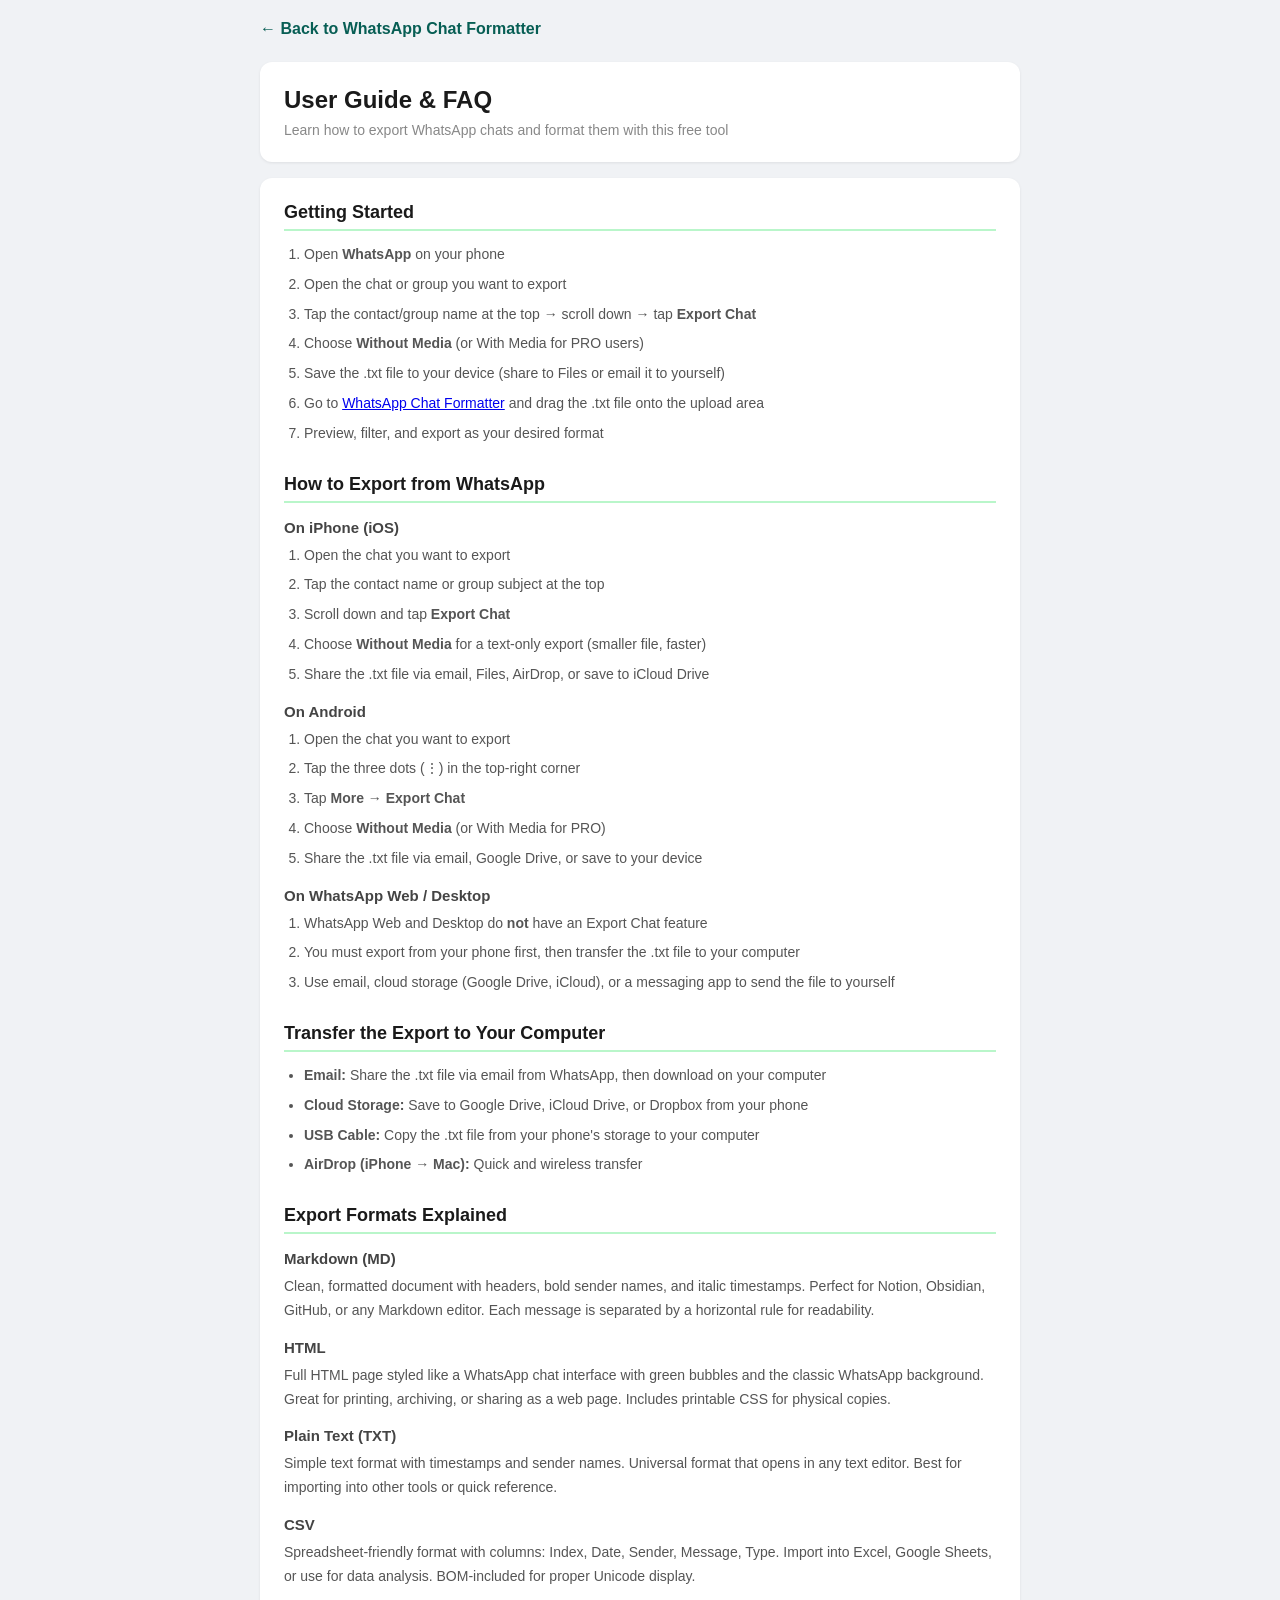
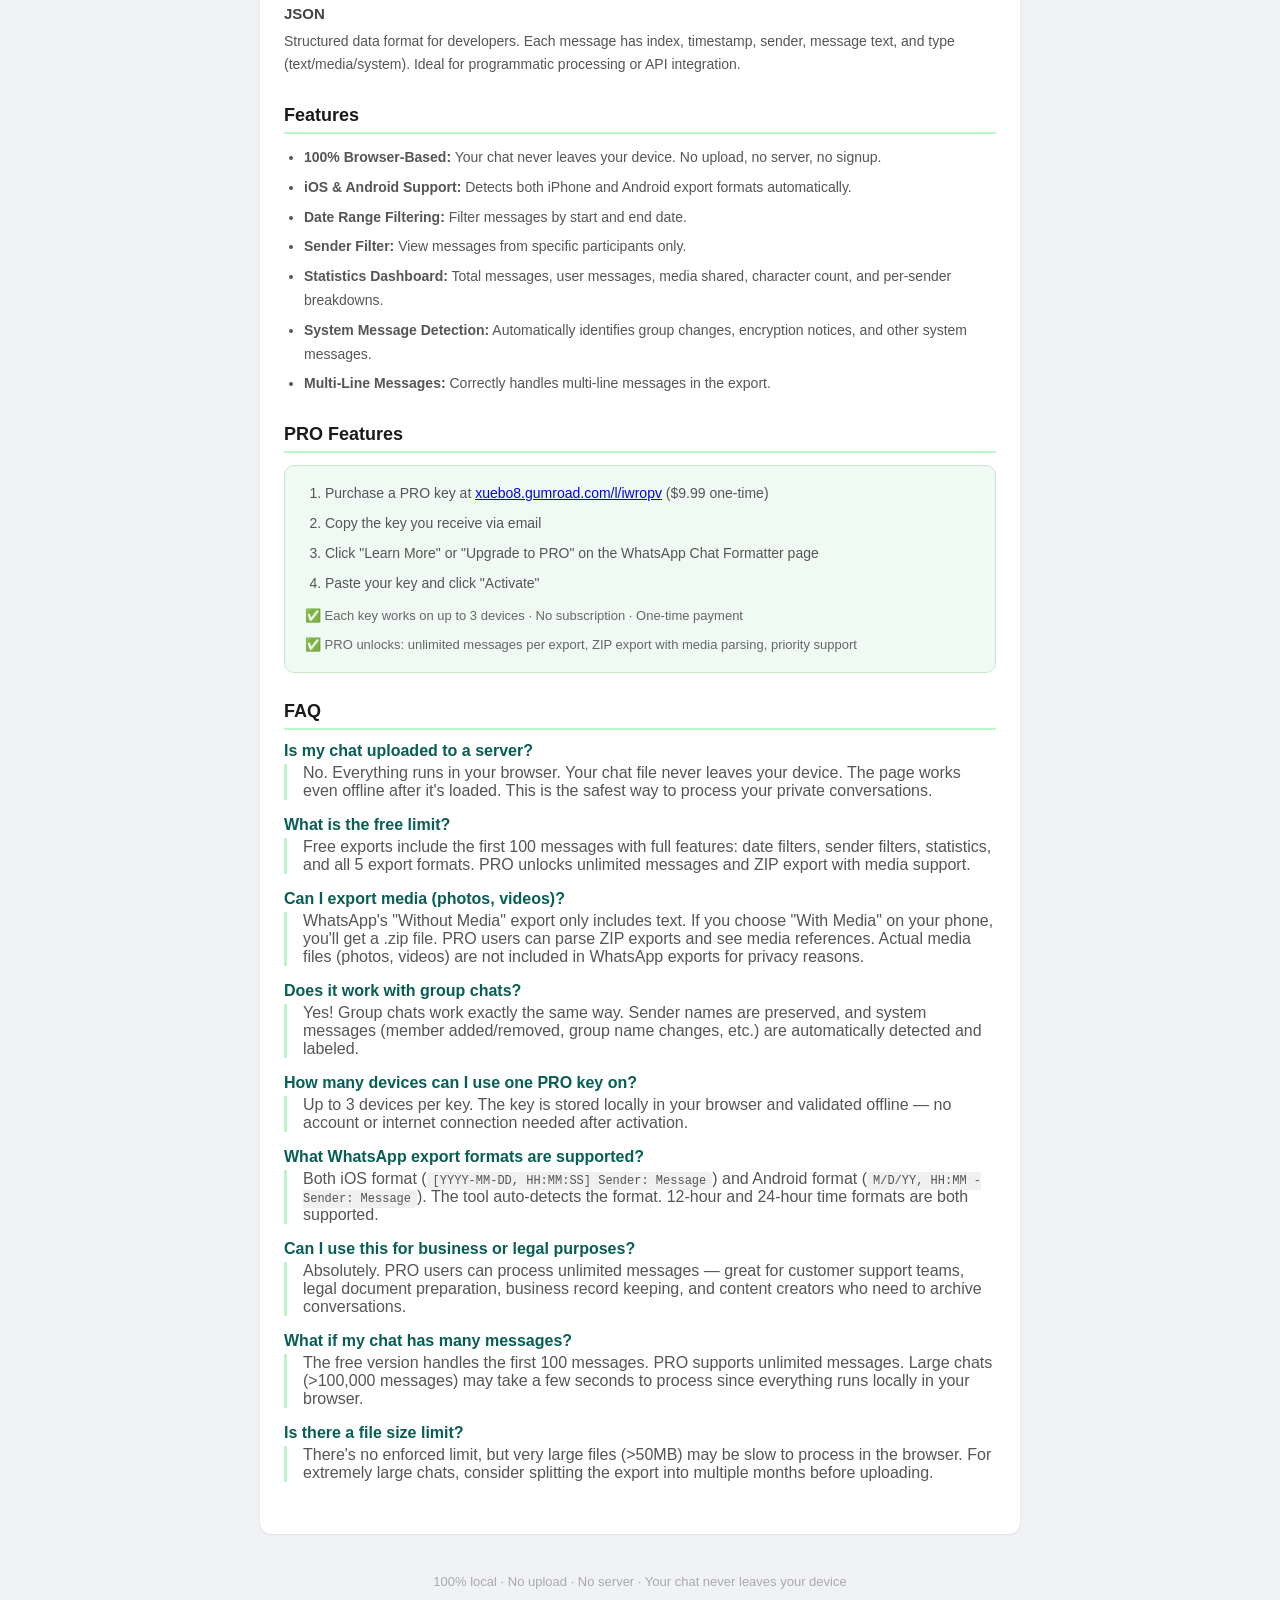
==== guide.html @ ad8d50d2 "Initial commit: WhatsApp Chat Formatter v1.0" ====
<!DOCTYPE html>
<html lang="en">
<head><meta charset="UTF-8"><meta http-equiv="refresh" content="0;url=web/guide.html"><title>Redirecting...</title></head>
<body><p>Redirecting to <a href="web/guide.html">User Guide & FAQ</a>...</p></body>
</html>
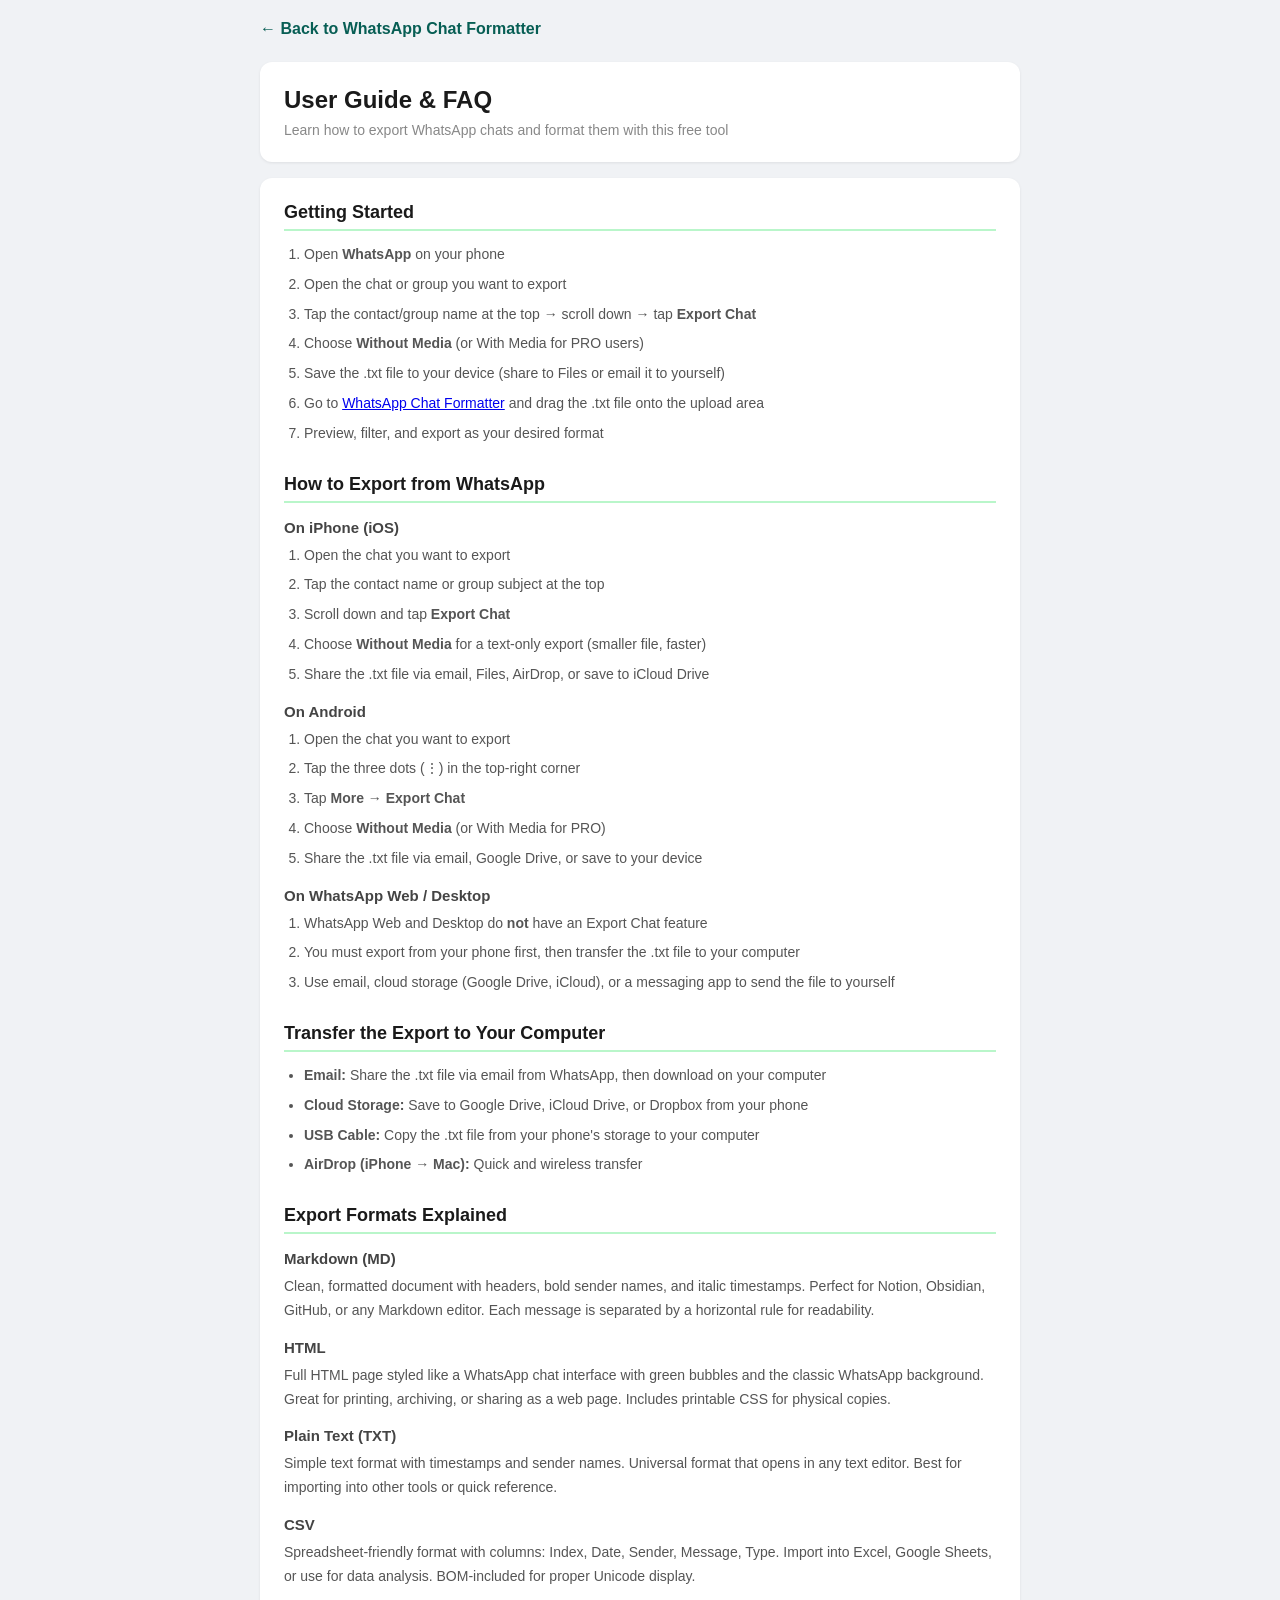
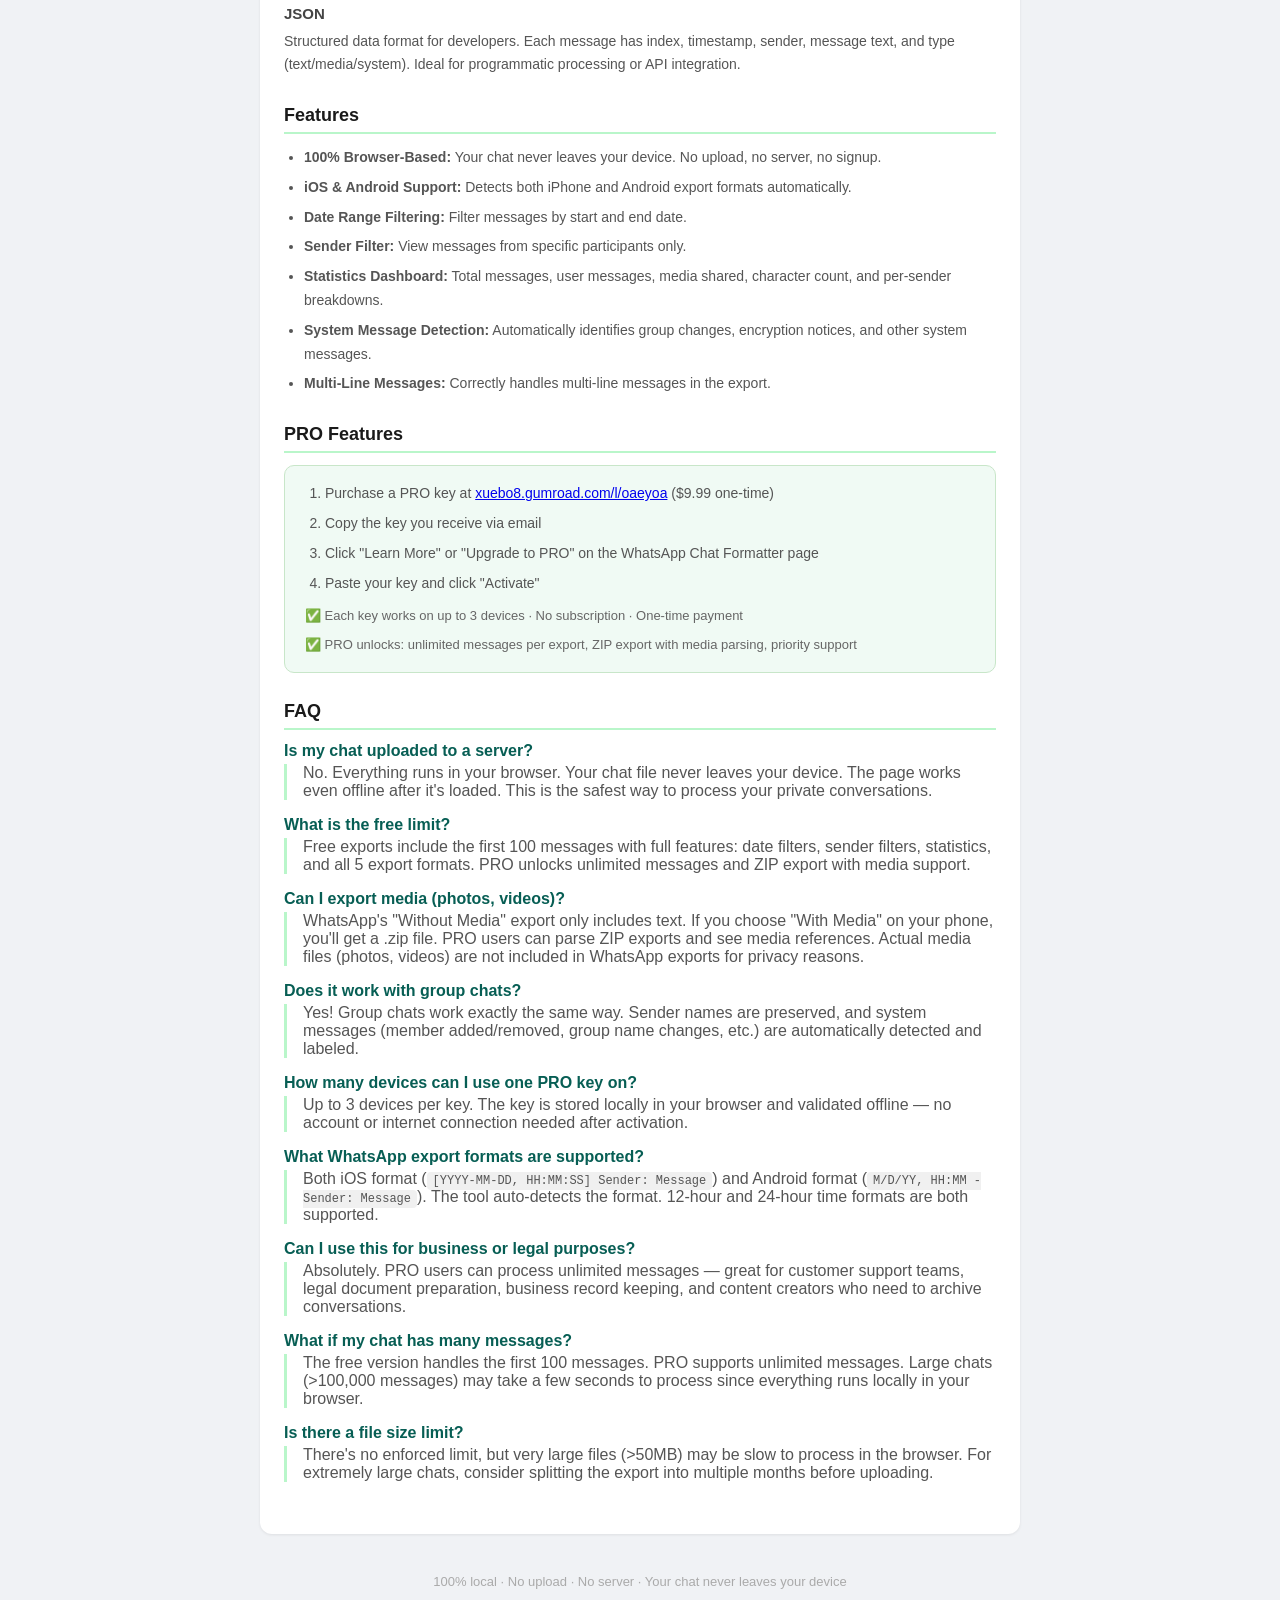
==== commit b959309b: "Update Gumroad product ID and links for WhatsApp PRO" ====
--- a/guide.html
+++ b/guide.html
@@ -1,5 +1,198 @@
 <!DOCTYPE html>
 <html lang="en">
-<head><meta charset="UTF-8"><meta http-equiv="refresh" content="0;url=web/guide.html"><title>Redirecting...</title></head>
-<body><p>Redirecting to <a href="web/guide.html">User Guide & FAQ</a>...</p></body>
+<head>
+<meta charset="UTF-8">
+<meta name="viewport" content="width=device-width, initial-scale=1.0">
+<title>User Guide & FAQ - WhatsApp Chat Formatter</title>
+<meta name="description" content="Learn how to export and format WhatsApp chats to Markdown, HTML, TXT, CSV, or JSON. Step-by-step guide with FAQ. Free browser-based tool, no upload needed.">
+<meta name="keywords" content="WhatsApp chat export guide, WhatsApp to Markdown tutorial, format WhatsApp chat, WhatsApp backup guide, export chat to HTML, WhatsApp to CSV, WhatsApp chat formatter help">
+<meta property="og:title" content="User Guide & FAQ - WhatsApp Chat Formatter">
+<meta property="og:description" content="Export WhatsApp chats to Markdown, HTML, TXT, CSV, JSON. Step-by-step guide and FAQ.">
+<meta property="og:image" content="https://xueboyang1985.github.io/whatsapp-chat-formatter/og-image.png">
+<meta property="og:type" content="website">
+<meta property="og:url" content="https://xueboyang1985.github.io/whatsapp-chat-formatter/guide.html">
+<meta name="twitter:card" content="summary_large_image">
+<meta name="twitter:title" content="User Guide & FAQ - WhatsApp Chat Formatter">
+<meta name="twitter:description" content="Export WhatsApp chats to Markdown, HTML, TXT, CSV, JSON. Step-by-step guide.">
+<link rel="canonical" href="https://xueboyang1985.github.io/whatsapp-chat-formatter/guide.html">
+<link rel="stylesheet" href="style.css">
+<style>
+  .guide-section { margin-bottom: 28px; }
+  .guide-section h2 { font-size: 18px; color: #1a1a1a; margin-bottom: 12px; padding-bottom: 6px; border-bottom: 2px solid #b9f6ca; }
+  .guide-section h3 { font-size: 15px; color: #444; margin-top: 16px; margin-bottom: 8px; }
+  .guide-section p, .guide-section li { font-size: 14px; color: #555; line-height: 1.7; }
+  .guide-section ol, .guide-section ul { padding-left: 20px; }
+  .guide-section li { margin-bottom: 6px; }
+  .guide-section code { background: #f0f0f0; padding: 2px 6px; border-radius: 4px; font-size: 12px; }
+  .faq-item { margin-bottom: 16px; }
+  .faq-q { font-weight: 600; color: #075e54; margin-bottom: 4px; }
+  .faq-a { color: #555; padding-left: 16px; border-left: 3px solid #b9f6ca; }
+  .back-link { display: inline-block; margin-bottom: 24px; color: #075e54; text-decoration: none; font-weight: 600; }
+  .back-link:hover { text-decoration: underline; }
+  .pro-steps { background: #f0faf4; padding: 16px 20px; border-radius: 10px; margin-top: 12px; border: 1px solid #c8e6c9; }
+  .screenshot { background: #f5f5f5; border-radius: 8px; padding: 20px; text-align: center; margin: 12px 0; color: #999; font-size: 13px; border: 1px dashed #ddd; }
+</style>
+</head>
+<body>
+<div class="container">
+  <a href="index.html" class="back-link">← Back to WhatsApp Chat Formatter</a>
+  <div class="card">
+    <h1 style="font-size:24px;margin-bottom:8px;">User Guide & FAQ</h1>
+    <p style="color:#888;font-size:14px;">Learn how to export WhatsApp chats and format them with this free tool</p>
+  </div>
+
+  <div class="card">
+    <div class="guide-section">
+      <h2>Getting Started</h2>
+      <ol>
+        <li>Open <strong>WhatsApp</strong> on your phone</li>
+        <li>Open the chat or group you want to export</li>
+        <li>Tap the contact/group name at the top → scroll down → tap <strong>Export Chat</strong></li>
+        <li>Choose <strong>Without Media</strong> (or With Media for PRO users)</li>
+        <li>Save the .txt file to your device (share to Files or email it to yourself)</li>
+        <li>Go to <a href="index.html">WhatsApp Chat Formatter</a> and drag the .txt file onto the upload area</li>
+        <li>Preview, filter, and export as your desired format</li>
+      </ol>
+    </div>
+
+    <div class="guide-section">
+      <h2>How to Export from WhatsApp</h2>
+
+      <h3>On iPhone (iOS)</h3>
+      <ol>
+        <li>Open the chat you want to export</li>
+        <li>Tap the contact name or group subject at the top</li>
+        <li>Scroll down and tap <strong>Export Chat</strong></li>
+        <li>Choose <strong>Without Media</strong> for a text-only export (smaller file, faster)</li>
+        <li>Share the .txt file via email, Files, AirDrop, or save to iCloud Drive</li>
+      </ol>
+
+      <h3>On Android</h3>
+      <ol>
+        <li>Open the chat you want to export</li>
+        <li>Tap the three dots (⋮) in the top-right corner</li>
+        <li>Tap <strong>More</strong> → <strong>Export Chat</strong></li>
+        <li>Choose <strong>Without Media</strong> (or With Media for PRO)</li>
+        <li>Share the .txt file via email, Google Drive, or save to your device</li>
+      </ol>
+
+      <h3>On WhatsApp Web / Desktop</h3>
+      <ol>
+        <li>WhatsApp Web and Desktop do <strong>not</strong> have an Export Chat feature</li>
+        <li>You must export from your phone first, then transfer the .txt file to your computer</li>
+        <li>Use email, cloud storage (Google Drive, iCloud), or a messaging app to send the file to yourself</li>
+      </ol>
+    </div>
+
+    <div class="guide-section">
+      <h2>Transfer the Export to Your Computer</h2>
+      <ul>
+        <li><strong>Email:</strong> Share the .txt file via email from WhatsApp, then download on your computer</li>
+        <li><strong>Cloud Storage:</strong> Save to Google Drive, iCloud Drive, or Dropbox from your phone</li>
+        <li><strong>USB Cable:</strong> Copy the .txt file from your phone's storage to your computer</li>
+        <li><strong>AirDrop (iPhone → Mac):</strong> Quick and wireless transfer</li>
+      </ul>
+    </div>
+
+    <div class="guide-section">
+      <h2>Export Formats Explained</h2>
+
+      <h3>Markdown (MD)</h3>
+      <p>Clean, formatted document with headers, bold sender names, and italic timestamps. Perfect for Notion, Obsidian, GitHub, or any Markdown editor. Each message is separated by a horizontal rule for readability.</p>
+
+      <h3>HTML</h3>
+      <p>Full HTML page styled like a WhatsApp chat interface with green bubbles and the classic WhatsApp background. Great for printing, archiving, or sharing as a web page. Includes printable CSS for physical copies.</p>
+
+      <h3>Plain Text (TXT)</h3>
+      <p>Simple text format with timestamps and sender names. Universal format that opens in any text editor. Best for importing into other tools or quick reference.</p>
+
+      <h3>CSV</h3>
+      <p>Spreadsheet-friendly format with columns: Index, Date, Sender, Message, Type. Import into Excel, Google Sheets, or use for data analysis. BOM-included for proper Unicode display.</p>
+
+      <h3>JSON</h3>
+      <p>Structured data format for developers. Each message has index, timestamp, sender, message text, and type (text/media/system). Ideal for programmatic processing or API integration.</p>
+    </div>
+
+    <div class="guide-section">
+      <h2>Features</h2>
+      <ul>
+        <li><strong>100% Browser-Based:</strong> Your chat never leaves your device. No upload, no server, no signup.</li>
+        <li><strong>iOS & Android Support:</strong> Detects both iPhone and Android export formats automatically.</li>
+        <li><strong>Date Range Filtering:</strong> Filter messages by start and end date.</li>
+        <li><strong>Sender Filter:</strong> View messages from specific participants only.</li>
+        <li><strong>Statistics Dashboard:</strong> Total messages, user messages, media shared, character count, and per-sender breakdowns.</li>
+        <li><strong>System Message Detection:</strong> Automatically identifies group changes, encryption notices, and other system messages.</li>
+        <li><strong>Multi-Line Messages:</strong> Correctly handles multi-line messages in the export.</li>
+      </ul>
+    </div>
+
+    <div class="guide-section">
+      <h2>PRO Features</h2>
+      <div class="pro-steps">
+        <ol>
+          <li>Purchase a PRO key at <a href="https://xuebo8.gumroad.com/l/oaeyoa" target="_blank">xuebo8.gumroad.com/l/oaeyoa</a> ($9.99 one-time)</li>
+          <li>Copy the key you receive via email</li>
+          <li>Click "Learn More" or "Upgrade to PRO" on the WhatsApp Chat Formatter page</li>
+          <li>Paste your key and click "Activate"</li>
+        </ol>
+        <p style="margin-top: 10px; font-size: 13px; color: #666;">✅ Each key works on up to 3 devices · No subscription · One-time payment</p>
+        <p style="margin-top: 6px; font-size: 13px; color: #666;">✅ PRO unlocks: unlimited messages per export, ZIP export with media parsing, priority support</p>
+      </div>
+    </div>
+
+    <div class="guide-section">
+      <h2>FAQ</h2>
+
+      <div class="faq-item">
+        <div class="faq-q">Is my chat uploaded to a server?</div>
+        <div class="faq-a">No. Everything runs in your browser. Your chat file never leaves your device. The page works even offline after it's loaded. This is the safest way to process your private conversations.</div>
+      </div>
+
+      <div class="faq-item">
+        <div class="faq-q">What is the free limit?</div>
+        <div class="faq-a">Free exports include the first 100 messages with full features: date filters, sender filters, statistics, and all 5 export formats. PRO unlocks unlimited messages and ZIP export with media support.</div>
+      </div>
+
+      <div class="faq-item">
+        <div class="faq-q">Can I export media (photos, videos)?</div>
+        <div class="faq-a">WhatsApp's "Without Media" export only includes text. If you choose "With Media" on your phone, you'll get a .zip file. PRO users can parse ZIP exports and see media references. Actual media files (photos, videos) are not included in WhatsApp exports for privacy reasons.</div>
+      </div>
+
+      <div class="faq-item">
+        <div class="faq-q">Does it work with group chats?</div>
+        <div class="faq-a">Yes! Group chats work exactly the same way. Sender names are preserved, and system messages (member added/removed, group name changes, etc.) are automatically detected and labeled.</div>
+      </div>
+
+      <div class="faq-item">
+        <div class="faq-q">How many devices can I use one PRO key on?</div>
+        <div class="faq-a">Up to 3 devices per key. The key is stored locally in your browser and validated offline — no account or internet connection needed after activation.</div>
+      </div>
+
+      <div class="faq-item">
+        <div class="faq-q">What WhatsApp export formats are supported?</div>
+        <div class="faq-a">Both iOS format (<code>[YYYY-MM-DD, HH:MM:SS] Sender: Message</code>) and Android format (<code>M/D/YY, HH:MM - Sender: Message</code>). The tool auto-detects the format. 12-hour and 24-hour time formats are both supported.</div>
+      </div>
+
+      <div class="faq-item">
+        <div class="faq-q">Can I use this for business or legal purposes?</div>
+        <div class="faq-a">Absolutely. PRO users can process unlimited messages — great for customer support teams, legal document preparation, business record keeping, and content creators who need to archive conversations.</div>
+      </div>
+
+      <div class="faq-item">
+        <div class="faq-q">What if my chat has many messages?</div>
+        <div class="faq-a">The free version handles the first 100 messages. PRO supports unlimited messages. Large chats (>100,000 messages) may take a few seconds to process since everything runs locally in your browser.</div>
+      </div>
+
+      <div class="faq-item">
+        <div class="faq-q">Is there a file size limit?</div>
+        <div class="faq-a">There's no enforced limit, but very large files (&gt;50MB) may be slow to process in the browser. For extremely large chats, consider splitting the export into multiple months before uploading.</div>
+      </div>
+    </div>
+  </div>
+
+  <div class="footer">
+    <p>100% local · No upload · No server · Your chat never leaves your device</p>
+  </div>
+</div>
+</body>
 </html>
--- a/style.css
+++ b/style.css
@@ -0,0 +1,117 @@
+/* ─── WhatsApp Chat Formatter Styles ────────────────────────────── */
+
+* { margin: 0; padding: 0; box-sizing: border-box; }
+body { font-family: -apple-system, BlinkMacSystemFont, 'Segoe UI', Roboto, sans-serif; background: #f0f2f5; color: #1a1a1a; min-height: 100vh; }
+
+.container { max-width: 800px; margin: 0 auto; padding: 20px; }
+
+/* Header */
+.header { text-align: center; padding: 32px 0 24px; }
+.header .logo { font-size: 48px; margin-bottom: 8px; }
+.header h1 { font-size: 26px; font-weight: 700; margin-bottom: 6px; color: #075e54; }
+.header .subtitle { color: #667; font-size: 14px; }
+
+/* Cards */
+.card { background: #fff; border-radius: 12px; padding: 24px; margin-bottom: 16px; box-shadow: 0 1px 3px rgba(0,0,0,0.08); }
+
+/* Upload */
+.upload-zone { border: 2px dashed #25d366; border-radius: 12px; padding: 40px 20px; text-align: center; cursor: pointer; transition: all .2s; background: #f0faf4; }
+.upload-zone:hover, .upload-zone.dragover { border-color: #075e54; background: #dcf8c6; }
+.upload-icon { font-size: 40px; margin-bottom: 12px; }
+.upload-text { font-size: 16px; margin-bottom: 8px; }
+.upload-hint { font-size: 14px; color: #888; }
+.upload-hint a { color: #075e54; text-decoration: none; font-weight: 600; }
+.upload-hint a:hover { text-decoration: underline; }
+
+/* Steps */
+.steps { margin-top: 20px; }
+.step { display: flex; align-items: center; gap: 12px; padding: 8px 0; font-size: 13px; color: #555; }
+.step-num { display: inline-flex; width: 24px; height: 24px; background: #25d366; color: #fff; border-radius: 50%; align-items: center; justify-content: center; font-size: 12px; font-weight: 700; flex-shrink: 0; }
+.step code { background: #f0f0f0; padding: 1px 5px; border-radius: 3px; font-size: 12px; }
+
+/* Results */
+.results-header { margin-bottom: 16px; }
+.results-header h2 { font-size: 18px; margin-bottom: 4px; }
+.results-header p { color: #888; font-size: 13px; margin-bottom: 8px; }
+.results-actions { display: flex; flex-wrap: wrap; gap: 8px; margin: 12px 0; }
+.btn { padding: 8px 16px; border: none; border-radius: 8px; font-size: 13px; font-weight: 600; cursor: pointer; transition: all .15s; }
+.btn-export { background: #e8f5e9; color: #2e7d32; }
+.btn-export:hover { background: #c8e6c9; }
+.btn-export:disabled { opacity: .4; cursor: not-allowed; }
+.btn-pro { background: #ff9900; color: #fff; padding: 10px 20px; }
+.btn-pro:hover { background: #e68a00; }
+.btn-sample { background: #e8eaf6; color: #3f51b5; }
+.btn-sample:hover { background: #c5cae9; }
+.free-hint { font-size: 12px; color: #999; margin-top: 8px; }
+.free-hint a { color: #ff9900; text-decoration: none; font-weight: 600; cursor: pointer; }
+
+/* Entry List */
+.entry-list { }
+.entry-item { border-bottom: 1px solid #f0f0f0; }
+.entry-header { display: flex; justify-content: space-between; align-items: center; padding: 12px; cursor: pointer; transition: background .15s; font-size: 13px; }
+.entry-header:hover { background: #fafafa; }
+.entry-header .sender { font-weight: 600; color: #075e54; }
+.entry-header .time { color: #999; font-size: 12px; }
+.entry-header .sys-label { color: #888; font-style: italic; font-size: 12px; }
+.open-indicator { color: #bbb; font-size: 10px; transition: transform .2s; }
+.entry-body { display: none; padding: 0 12px 12px; }
+.entry-item.open .entry-body { display: block; }
+.entry-text { font-size: 14px; line-height: 1.6; color: #333; white-space: pre-wrap; word-break: break-word; }
+.entry-media { color: #667; font-style: italic; font-size: 13px; }
+.entry-system { color: #888; font-style: italic; }
+
+/* Filters */
+.filter-bar { display: flex; gap: 12px; flex-wrap: wrap; align-items: center; padding: 12px 0; margin-bottom: 12px; border-bottom: 1px solid #eee; }
+.filter-bar label { font-size: 12px; color: #666; }
+.filter-bar input, .filter-bar select { padding: 6px 10px; border: 1px solid #ddd; border-radius: 6px; font-size: 13px; }
+.filter-bar input[type="date"] { width: 150px; }
+.filter-bar input[type="text"] { width: 160px; }
+.filter-stats { font-size: 12px; color: #888; padding: 4px 12px; background: #f9f9f9; border-radius: 6px; }
+
+/* Stats */
+.stats-grid { display: grid; grid-template-columns: repeat(auto-fit, minmax(120px, 1fr)); gap: 10px; margin-bottom: 16px; }
+.stat-card { text-align: center; padding: 14px; background: #f9fafb; border-radius: 8px; }
+.stat-card .stat-value { font-size: 22px; font-weight: 700; color: #075e54; }
+.stat-card .stat-label { font-size: 11px; color: #888; margin-top: 2px; }
+.sender-stats { display: flex; flex-wrap: wrap; gap: 8px; margin-bottom: 16px; }
+.sender-stat { padding: 6px 12px; background: #e8f5e9; border-radius: 16px; font-size: 12px; color: #2e7d32; }
+
+/* PRO Card */
+.pro-card { background: linear-gradient(135deg, #fff7ed, #fffbeb); border: 1px solid #fde68a; }
+.pro-header { display: flex; align-items: center; gap: 12px; flex-wrap: wrap; }
+.pro-badge-large { background: #ff9900; color: #fff; padding: 4px 12px; border-radius: 6px; font-size: 13px; font-weight: 700; }
+.pro-header span { font-size: 14px; color: #555; flex: 1; }
+
+/* Modal */
+.modal-overlay { position: fixed; inset: 0; background: rgba(0,0,0,.5); display: flex; align-items: center; justify-content: center; z-index: 1000; }
+.modal { background: #fff; border-radius: 12px; padding: 32px; max-width: 500px; width: 90%; max-height: 90vh; overflow-y: auto; position: relative; }
+.modal-close { position: absolute; top: 12px; right: 16px; background: none; border: none; font-size: 20px; cursor: pointer; color: #999; }
+.modal h2 { font-size: 20px; margin-bottom: 16px; }
+.compare-table { width: 100%; border-collapse: collapse; margin: 16px 0; font-size: 13px; }
+.compare-table th { background: #f9fafb; padding: 10px 12px; text-align: left; border-bottom: 2px solid #e5e7eb; }
+.compare-table td { padding: 10px 12px; border-bottom: 1px solid #f3f4f6; }
+.pro-price { text-align: center; font-size: 24px; font-weight: 700; color: #ff9900; margin: 16px 0; }
+.pro-price-sub { font-size: 13px; color: #888; font-weight: 400; }
+.license-row { display: flex; gap: 8px; margin: 12px 0; }
+.license-row input { flex: 1; padding: 10px 12px; border: 1px solid #ddd; border-radius: 8px; font-size: 13px; }
+.pro-hint { text-align: center; font-size: 12px; color: #999; }
+.pro-hint a { color: #6366f1; text-decoration: none; }
+
+/* Footer */
+.footer { text-align: center; padding: 24px 0; color: #aaa; font-size: 13px; }
+.footer p { margin-bottom: 4px; }
+.footer-small { font-size: 12px; color: #ccc; }
+
+/* Error */
+.error { text-align: center; padding: 40px 20px; color: #d32f2f; font-size: 14px; }
+
+/* Responsive */
+@media (max-width: 600px) {
+  .container { padding: 12px; }
+  .header h1 { font-size: 20px; }
+  .results-actions { gap: 6px; }
+  .btn { font-size: 12px; padding: 6px 12px; }
+  .filter-bar { flex-direction: column; align-items: stretch; }
+  .filter-bar input { width: 100% !important; }
+  .stats-grid { grid-template-columns: repeat(2, 1fr); }
+}
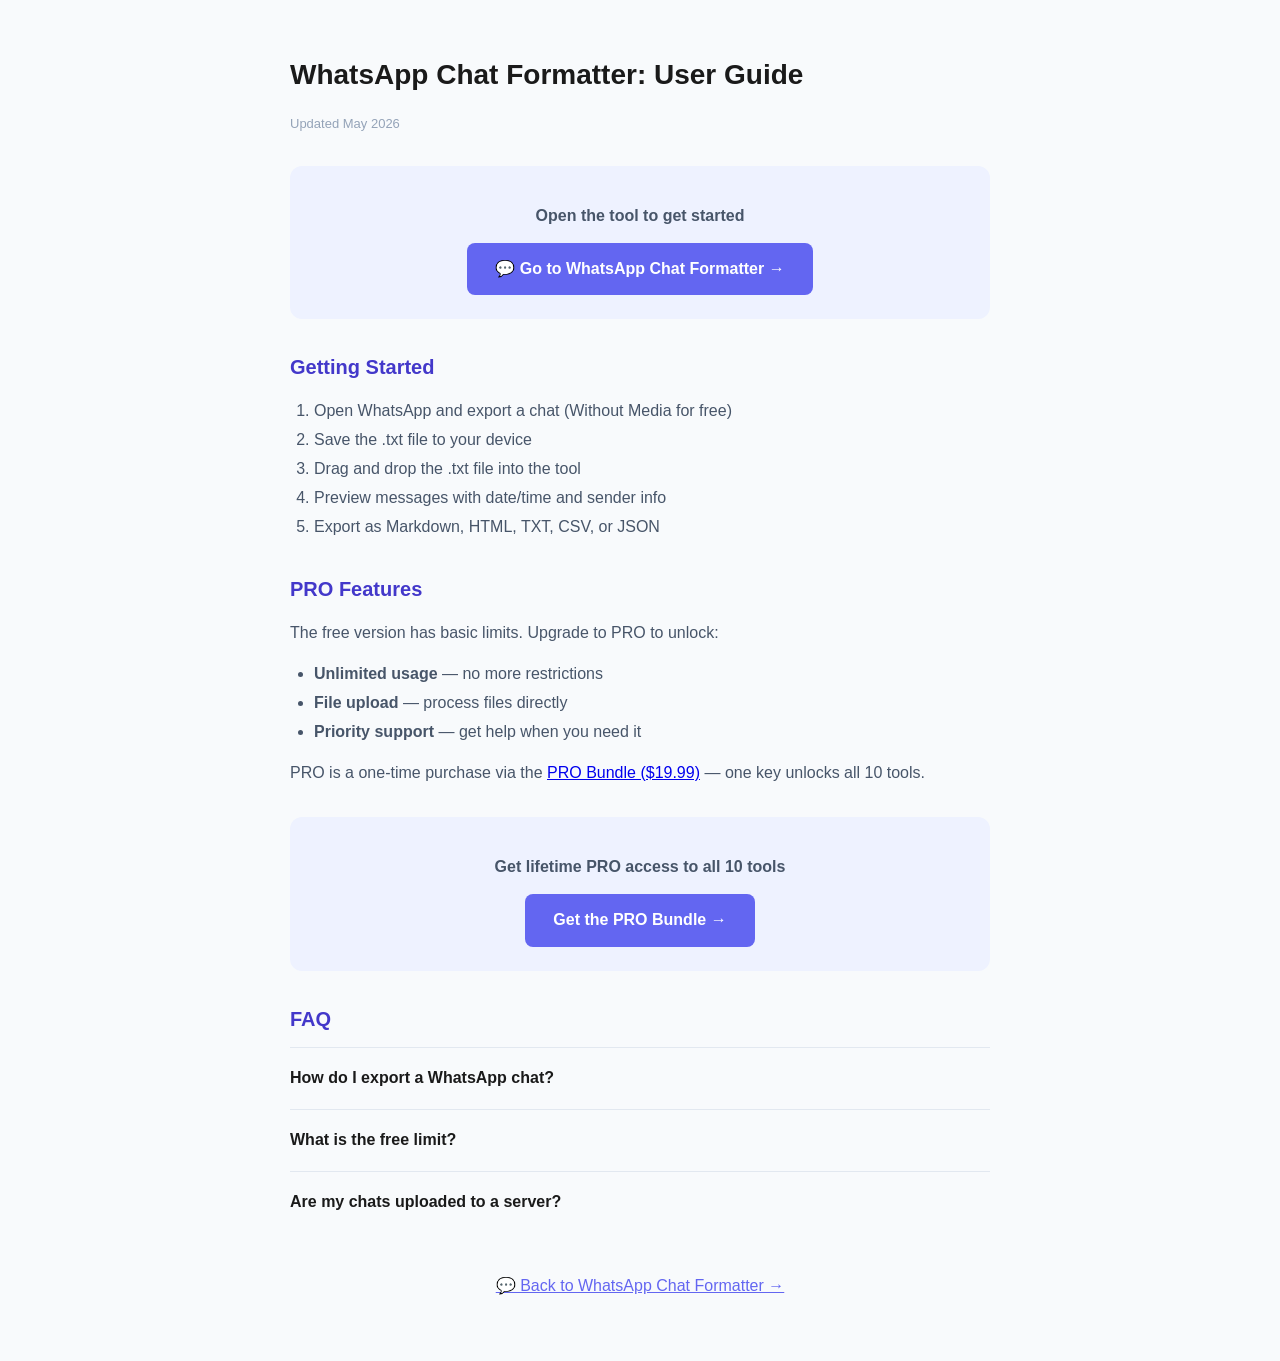
==== commit 254c13be: "Add user guide and FAQ page" ====
--- a/guide.html
+++ b/guide.html
@@ -3,196 +3,81 @@
 <head>
 <meta charset="UTF-8">
 <meta name="viewport" content="width=device-width, initial-scale=1.0">
-<title>User Guide & FAQ - WhatsApp Chat Formatter</title>
-<meta name="description" content="Learn how to export and format WhatsApp chats to Markdown, HTML, TXT, CSV, or JSON. Step-by-step guide with FAQ. Free browser-based tool, no upload needed.">
-<meta name="keywords" content="WhatsApp chat export guide, WhatsApp to Markdown tutorial, format WhatsApp chat, WhatsApp backup guide, export chat to HTML, WhatsApp to CSV, WhatsApp chat formatter help">
-<meta property="og:title" content="User Guide & FAQ - WhatsApp Chat Formatter">
-<meta property="og:description" content="Export WhatsApp chats to Markdown, HTML, TXT, CSV, JSON. Step-by-step guide and FAQ.">
-<meta property="og:image" content="https://xueboyang1985.github.io/whatsapp-chat-formatter/og-image.png">
-<meta property="og:type" content="website">
-<meta property="og:url" content="https://xueboyang1985.github.io/whatsapp-chat-formatter/guide.html">
-<meta name="twitter:card" content="summary_large_image">
-<meta name="twitter:title" content="User Guide & FAQ - WhatsApp Chat Formatter">
-<meta name="twitter:description" content="Export WhatsApp chats to Markdown, HTML, TXT, CSV, JSON. Step-by-step guide.">
+<title>WhatsApp Chat Formatter Guide | Free Online Tool</title>
+<meta name="description" content="Complete guide to formatting WhatsApp chat exports. Convert WhatsApp .txt exports to Markdown, HTML, CSV, JSON. Filter by date and sender.">
+<meta name="keywords" content="WhatsApp chat formatter, WhatsApp export, WhatsApp to Markdown, WhatsApp to HTML, WhatsApp to CSV, chat backup">
 <link rel="canonical" href="https://xueboyang1985.github.io/whatsapp-chat-formatter/guide.html">
-<link rel="stylesheet" href="style.css">
 <style>
-  .guide-section { margin-bottom: 28px; }
-  .guide-section h2 { font-size: 18px; color: #1a1a1a; margin-bottom: 12px; padding-bottom: 6px; border-bottom: 2px solid #b9f6ca; }
-  .guide-section h3 { font-size: 15px; color: #444; margin-top: 16px; margin-bottom: 8px; }
-  .guide-section p, .guide-section li { font-size: 14px; color: #555; line-height: 1.7; }
-  .guide-section ol, .guide-section ul { padding-left: 20px; }
-  .guide-section li { margin-bottom: 6px; }
-  .guide-section code { background: #f0f0f0; padding: 2px 6px; border-radius: 4px; font-size: 12px; }
-  .faq-item { margin-bottom: 16px; }
-  .faq-q { font-weight: 600; color: #075e54; margin-bottom: 4px; }
-  .faq-a { color: #555; padding-left: 16px; border-left: 3px solid #b9f6ca; }
-  .back-link { display: inline-block; margin-bottom: 24px; color: #075e54; text-decoration: none; font-weight: 600; }
-  .back-link:hover { text-decoration: underline; }
-  .pro-steps { background: #f0faf4; padding: 16px 20px; border-radius: 10px; margin-top: 12px; border: 1px solid #c8e6c9; }
-  .screenshot { background: #f5f5f5; border-radius: 8px; padding: 20px; text-align: center; margin: 12px 0; color: #999; font-size: 13px; border: 1px dashed #ddd; }
+*{margin:0;padding:0;box-sizing:border-box;}
+body{font-family:-apple-system,BlinkMacSystemFont,'Segoe UI',Roboto,sans-serif;background:#f8fafc;color:#1a1a1a;line-height:1.8;padding:20px;}
+.container{max-width:700px;margin:0 auto;}
+h1{font-size:28px;margin:30px 0 10px;}
+h2{font-size:20px;margin:30px 0 10px;color:#4338ca;}
+p{margin:12px 0;color:#475569;}
+ul,ol{margin:12px 0 12px 24px;color:#475569;}
+.cta{background:#eef2ff;border-radius:12px;padding:24px;text-align:center;margin:30px 0;}
+.cta a{display:inline-block;padding:12px 28px;background:#6366f1;color:white;border-radius:8px;text-decoration:none;font-weight:600;font-size:16px;}
+.cta a:hover{background:#4f46e5;}
+.meta{color:#94a3b8;font-size:13px;margin-bottom:20px;}
+code{background:#f1f5f9;padding:2px 6px;border-radius:4px;font-size:14px;}
+.faq{border-top:1px solid #e2e8f0;padding:16px 0;}
+.faq h3{font-size:16px;cursor:pointer;color:#1a1a1a;}
+.faq p{display:none;margin-top:8px;}
 </style>
 </head>
 <body>
 <div class="container">
-  <a href="index.html" class="back-link">← Back to WhatsApp Chat Formatter</a>
-  <div class="card">
-    <h1 style="font-size:24px;margin-bottom:8px;">User Guide & FAQ</h1>
-    <p style="color:#888;font-size:14px;">Learn how to export WhatsApp chats and format them with this free tool</p>
-  </div>
 
-  <div class="card">
-    <div class="guide-section">
-      <h2>Getting Started</h2>
-      <ol>
-        <li>Open <strong>WhatsApp</strong> on your phone</li>
-        <li>Open the chat or group you want to export</li>
-        <li>Tap the contact/group name at the top → scroll down → tap <strong>Export Chat</strong></li>
-        <li>Choose <strong>Without Media</strong> (or With Media for PRO users)</li>
-        <li>Save the .txt file to your device (share to Files or email it to yourself)</li>
-        <li>Go to <a href="index.html">WhatsApp Chat Formatter</a> and drag the .txt file onto the upload area</li>
-        <li>Preview, filter, and export as your desired format</li>
-      </ol>
-    </div>
+<h1>WhatsApp Chat Formatter: User Guide</h1>
+<p class="meta">Updated May 2026</p>
 
-    <div class="guide-section">
-      <h2>How to Export from WhatsApp</h2>
+<div class="cta">
+<p><strong>Open the tool to get started</strong></p>
+<a href="../">💬 Go to WhatsApp Chat Formatter →</a>
+</div>
 
-      <h3>On iPhone (iOS)</h3>
-      <ol>
-        <li>Open the chat you want to export</li>
-        <li>Tap the contact name or group subject at the top</li>
-        <li>Scroll down and tap <strong>Export Chat</strong></li>
-        <li>Choose <strong>Without Media</strong> for a text-only export (smaller file, faster)</li>
-        <li>Share the .txt file via email, Files, AirDrop, or save to iCloud Drive</li>
-      </ol>
+<h2>Getting Started</h2>
+<ol>
+<li>Open WhatsApp and export a chat (Without Media for free)</li>
+<li>Save the .txt file to your device</li>
+<li>Drag and drop the .txt file into the tool</li>
+<li>Preview messages with date/time and sender info</li>
+<li>Export as Markdown, HTML, TXT, CSV, or JSON</li>
+</ol>
 
-      <h3>On Android</h3>
-      <ol>
-        <li>Open the chat you want to export</li>
-        <li>Tap the three dots (⋮) in the top-right corner</li>
-        <li>Tap <strong>More</strong> → <strong>Export Chat</strong></li>
-        <li>Choose <strong>Without Media</strong> (or With Media for PRO)</li>
-        <li>Share the .txt file via email, Google Drive, or save to your device</li>
-      </ol>
+<h2>PRO Features</h2>
+<p>The free version has basic limits. Upgrade to PRO to unlock:</p>
+<ul>
+<li><strong>Unlimited usage</strong> — no more restrictions</li>
+<li><strong>File upload</strong> — process files directly</li>
+<li><strong>Priority support</strong> — get help when you need it</li>
+</ul>
+<p>PRO is a one-time purchase via the <a href="https://xueboyang1985.github.io/free-browser-tools/bundle.html">PRO Bundle ($19.99)</a> — one key unlocks all 10 tools.</p>
 
-      <h3>On WhatsApp Web / Desktop</h3>
-      <ol>
-        <li>WhatsApp Web and Desktop do <strong>not</strong> have an Export Chat feature</li>
-        <li>You must export from your phone first, then transfer the .txt file to your computer</li>
-        <li>Use email, cloud storage (Google Drive, iCloud), or a messaging app to send the file to yourself</li>
-      </ol>
-    </div>
+<div class="cta">
+<p><strong>Get lifetime PRO access to all 10 tools</strong></p>
+<a href="https://xueboyang1985.github.io/free-browser-tools/bundle.html">Get the PRO Bundle →</a>
+</div>
 
-    <div class="guide-section">
-      <h2>Transfer the Export to Your Computer</h2>
-      <ul>
-        <li><strong>Email:</strong> Share the .txt file via email from WhatsApp, then download on your computer</li>
-        <li><strong>Cloud Storage:</strong> Save to Google Drive, iCloud Drive, or Dropbox from your phone</li>
-        <li><strong>USB Cable:</strong> Copy the .txt file from your phone's storage to your computer</li>
-        <li><strong>AirDrop (iPhone → Mac):</strong> Quick and wireless transfer</li>
-      </ul>
-    </div>
+<h2>FAQ</h2>
+<div class="faq">
+<h3>How do I export a WhatsApp chat?</h3>
+<p>Open WhatsApp → open the chat → tap the contact/group name → Export Chat → choose Without Media (free) or With Media (PRO).</p>
+</div>
+<div class="faq">
+<h3>What is the free limit?</h3>
+<p>Free version exports the first 100 messages. PRO users can export unlimited messages and process ZIP exports with media files.</p>
+</div>
+<div class="faq">
+<h3>Are my chats uploaded to a server?</h3>
+<p>No. All processing happens in your browser. Your chat data never leaves your device.</p>
+</div>
 
-    <div class="guide-section">
-      <h2>Export Formats Explained</h2>
+<script>
+document.querySelectorAll('.faq h3').forEach(h3=>{h3.addEventListener('click',()=>{const p=h3.nextElementSibling;p.style.display=p.style.display==='block'?'none':'block'})});
+</script>
 
-      <h3>Markdown (MD)</h3>
-      <p>Clean, formatted document with headers, bold sender names, and italic timestamps. Perfect for Notion, Obsidian, GitHub, or any Markdown editor. Each message is separated by a horizontal rule for readability.</p>
-
-      <h3>HTML</h3>
-      <p>Full HTML page styled like a WhatsApp chat interface with green bubbles and the classic WhatsApp background. Great for printing, archiving, or sharing as a web page. Includes printable CSS for physical copies.</p>
-
-      <h3>Plain Text (TXT)</h3>
-      <p>Simple text format with timestamps and sender names. Universal format that opens in any text editor. Best for importing into other tools or quick reference.</p>
-
-      <h3>CSV</h3>
-      <p>Spreadsheet-friendly format with columns: Index, Date, Sender, Message, Type. Import into Excel, Google Sheets, or use for data analysis. BOM-included for proper Unicode display.</p>
-
-      <h3>JSON</h3>
-      <p>Structured data format for developers. Each message has index, timestamp, sender, message text, and type (text/media/system). Ideal for programmatic processing or API integration.</p>
-    </div>
-
-    <div class="guide-section">
-      <h2>Features</h2>
-      <ul>
-        <li><strong>100% Browser-Based:</strong> Your chat never leaves your device. No upload, no server, no signup.</li>
-        <li><strong>iOS & Android Support:</strong> Detects both iPhone and Android export formats automatically.</li>
-        <li><strong>Date Range Filtering:</strong> Filter messages by start and end date.</li>
-        <li><strong>Sender Filter:</strong> View messages from specific participants only.</li>
-        <li><strong>Statistics Dashboard:</strong> Total messages, user messages, media shared, character count, and per-sender breakdowns.</li>
-        <li><strong>System Message Detection:</strong> Automatically identifies group changes, encryption notices, and other system messages.</li>
-        <li><strong>Multi-Line Messages:</strong> Correctly handles multi-line messages in the export.</li>
-      </ul>
-    </div>
-
-    <div class="guide-section">
-      <h2>PRO Features</h2>
-      <div class="pro-steps">
-        <ol>
-          <li>Purchase a PRO key at <a href="https://xuebo8.gumroad.com/l/oaeyoa" target="_blank">xuebo8.gumroad.com/l/oaeyoa</a> ($9.99 one-time)</li>
-          <li>Copy the key you receive via email</li>
-          <li>Click "Learn More" or "Upgrade to PRO" on the WhatsApp Chat Formatter page</li>
-          <li>Paste your key and click "Activate"</li>
-        </ol>
-        <p style="margin-top: 10px; font-size: 13px; color: #666;">✅ Each key works on up to 3 devices · No subscription · One-time payment</p>
-        <p style="margin-top: 6px; font-size: 13px; color: #666;">✅ PRO unlocks: unlimited messages per export, ZIP export with media parsing, priority support</p>
-      </div>
-    </div>
-
-    <div class="guide-section">
-      <h2>FAQ</h2>
-
-      <div class="faq-item">
-        <div class="faq-q">Is my chat uploaded to a server?</div>
-        <div class="faq-a">No. Everything runs in your browser. Your chat file never leaves your device. The page works even offline after it's loaded. This is the safest way to process your private conversations.</div>
-      </div>
-
-      <div class="faq-item">
-        <div class="faq-q">What is the free limit?</div>
-        <div class="faq-a">Free exports include the first 100 messages with full features: date filters, sender filters, statistics, and all 5 export formats. PRO unlocks unlimited messages and ZIP export with media support.</div>
-      </div>
-
-      <div class="faq-item">
-        <div class="faq-q">Can I export media (photos, videos)?</div>
-        <div class="faq-a">WhatsApp's "Without Media" export only includes text. If you choose "With Media" on your phone, you'll get a .zip file. PRO users can parse ZIP exports and see media references. Actual media files (photos, videos) are not included in WhatsApp exports for privacy reasons.</div>
-      </div>
-
-      <div class="faq-item">
-        <div class="faq-q">Does it work with group chats?</div>
-        <div class="faq-a">Yes! Group chats work exactly the same way. Sender names are preserved, and system messages (member added/removed, group name changes, etc.) are automatically detected and labeled.</div>
-      </div>
-
-      <div class="faq-item">
-        <div class="faq-q">How many devices can I use one PRO key on?</div>
-        <div class="faq-a">Up to 3 devices per key. The key is stored locally in your browser and validated offline — no account or internet connection needed after activation.</div>
-      </div>
-
-      <div class="faq-item">
-        <div class="faq-q">What WhatsApp export formats are supported?</div>
-        <div class="faq-a">Both iOS format (<code>[YYYY-MM-DD, HH:MM:SS] Sender: Message</code>) and Android format (<code>M/D/YY, HH:MM - Sender: Message</code>). The tool auto-detects the format. 12-hour and 24-hour time formats are both supported.</div>
-      </div>
-
-      <div class="faq-item">
-        <div class="faq-q">Can I use this for business or legal purposes?</div>
-        <div class="faq-a">Absolutely. PRO users can process unlimited messages — great for customer support teams, legal document preparation, business record keeping, and content creators who need to archive conversations.</div>
-      </div>
-
-      <div class="faq-item">
-        <div class="faq-q">What if my chat has many messages?</div>
-        <div class="faq-a">The free version handles the first 100 messages. PRO supports unlimited messages. Large chats (>100,000 messages) may take a few seconds to process since everything runs locally in your browser.</div>
-      </div>
-
-      <div class="faq-item">
-        <div class="faq-q">Is there a file size limit?</div>
-        <div class="faq-a">There's no enforced limit, but very large files (&gt;50MB) may be slow to process in the browser. For extremely large chats, consider splitting the export into multiple months before uploading.</div>
-      </div>
-    </div>
-  </div>
-
-  <div class="footer">
-    <p>100% local · No upload · No server · Your chat never leaves your device</p>
-  </div>
+<p style="text-align:center;margin:40px 0;"><a href="../" style="color:#6366f1;">💬 Back to WhatsApp Chat Formatter →</a></p>
 </div>
 </body>
-</html>
+</html>
